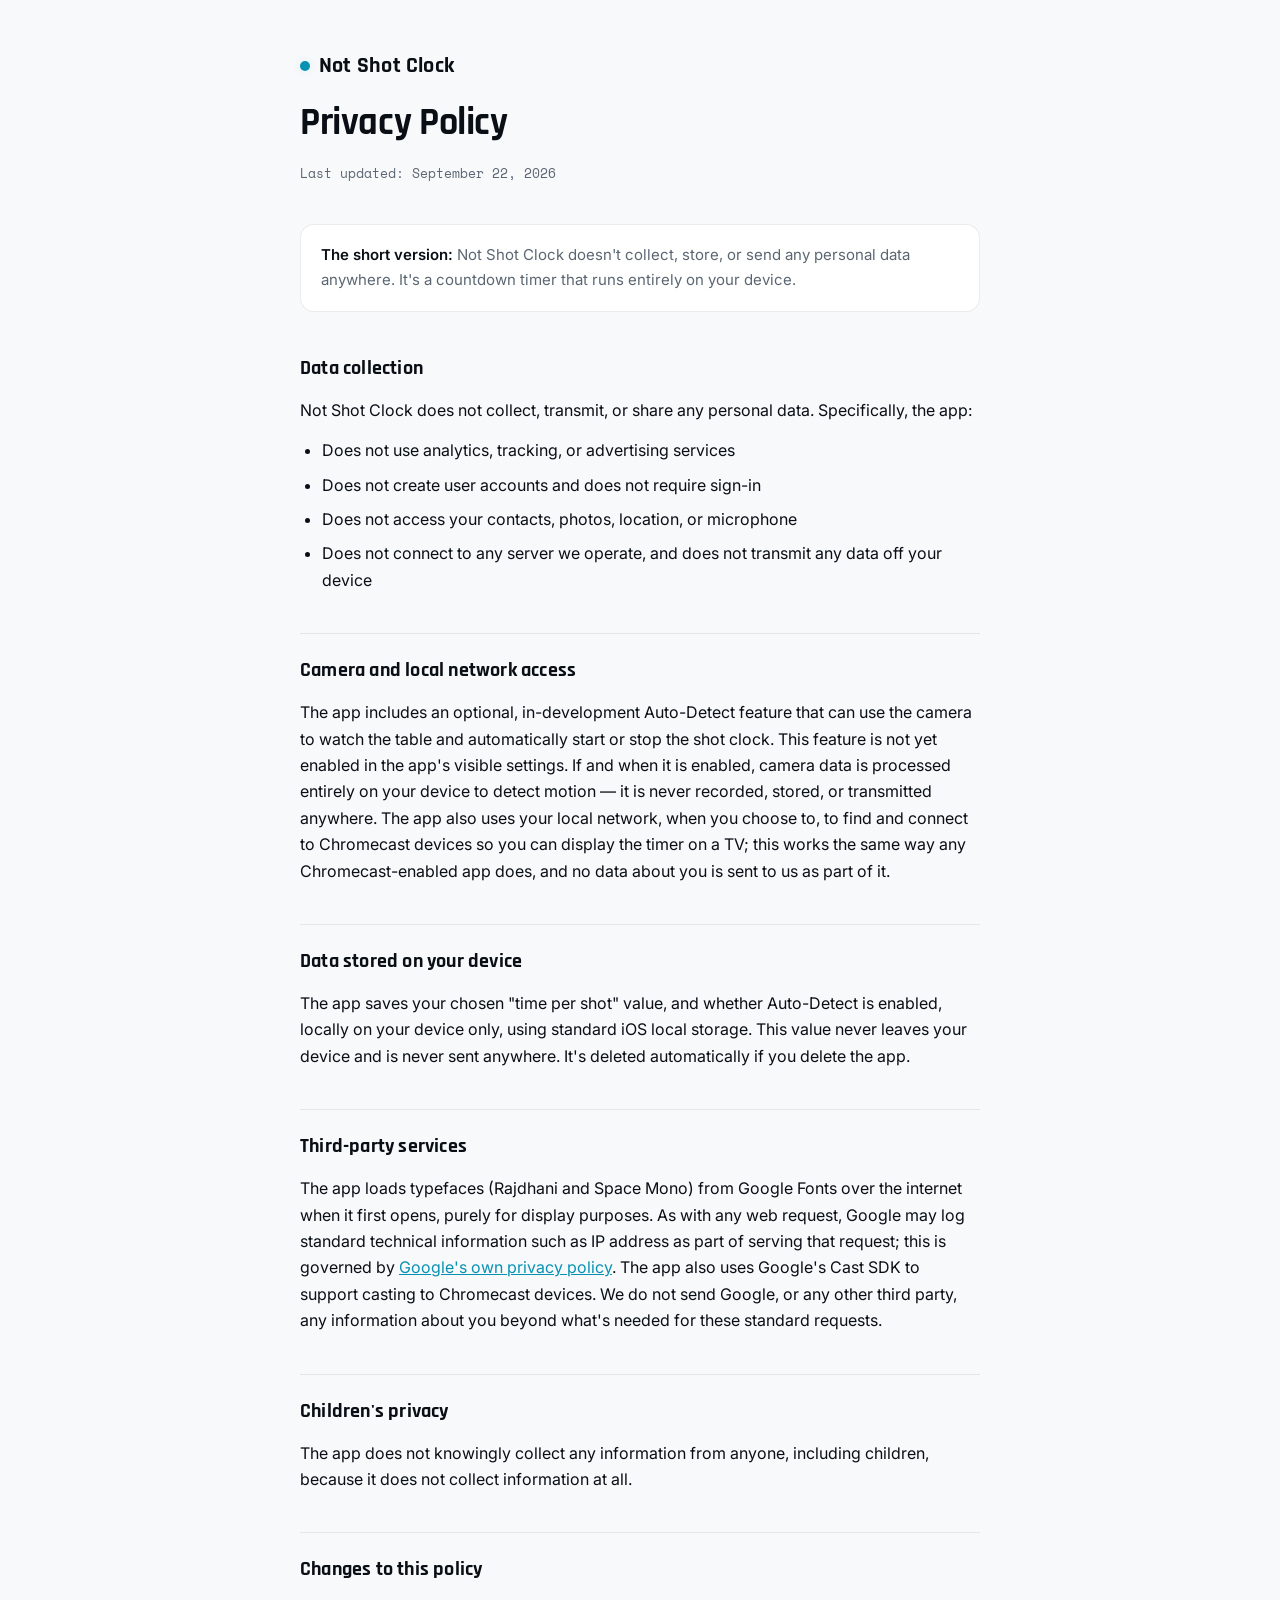
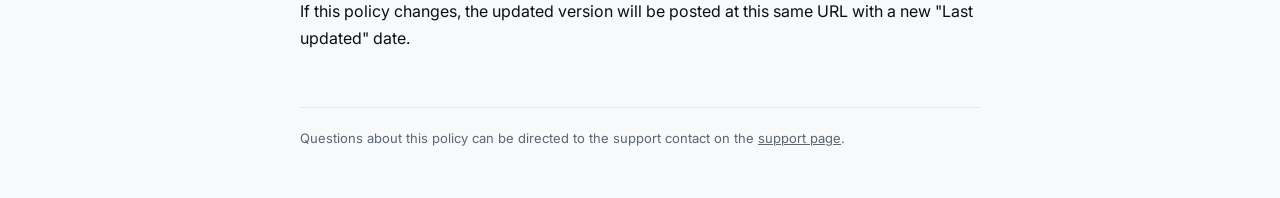
==== privacy.html @ 0ddcc602 "Initial commit: Not Shot Clock marketing site (landing, privacy, support) Co-Authored-By: Claude Son" ====
<!DOCTYPE html>
<html lang="en">
<head>
<meta charset="UTF-8">
<title>Not Shot Clock — Privacy Policy</title>
<meta name="viewport" content="width=device-width, initial-scale=1, viewport-fit=cover">
<link rel="stylesheet" href="https://fonts.googleapis.com/css2?family=Rajdhani:wght@700&family=Inter:wght@400;500;600&family=Space+Mono:wght@400&display=swap">
<link rel="stylesheet" href="/assets/site.css">
</head>
<body>
<div class="page">
  <header class="brand">
    <a href="/" style="display:flex;align-items:center;gap:9px;text-decoration:none;color:inherit;">
      <span class="dot"></span><span class="word">Not Shot Clock</span>
    </a>
  </header>
  <h1>Privacy Policy</h1>
  <p class="updated">Last updated: September 22, 2026</p>

  <div class="callout">
    <p><strong>The short version:</strong> Not Shot Clock doesn't collect, store, or send any personal data anywhere. It's a countdown timer that runs entirely on your device.</p>
  </div>

  <h2>Data collection</h2>
  <p>Not Shot Clock does not collect, transmit, or share any personal data. Specifically, the app:</p>
  <ul>
    <li>Does not use analytics, tracking, or advertising services</li>
    <li>Does not create user accounts and does not require sign-in</li>
    <li>Does not access your contacts, photos, location, or microphone</li>
    <li>Does not connect to any server we operate, and does not transmit any data off your device</li>
  </ul>

  <h2>Camera and local network access</h2>
  <p>The app includes an optional, in-development Auto-Detect feature that can use the camera to watch the table and automatically start or stop the shot clock. This feature is not yet enabled in the app's visible settings. If and when it is enabled, camera data is processed entirely on your device to detect motion — it is never recorded, stored, or transmitted anywhere. The app also uses your local network, when you choose to, to find and connect to Chromecast devices so you can display the timer on a TV; this works the same way any Chromecast-enabled app does, and no data about you is sent to us as part of it.</p>

  <h2>Data stored on your device</h2>
  <p>The app saves your chosen "time per shot" value, and whether Auto-Detect is enabled, locally on your device only, using standard iOS local storage. This value never leaves your device and is never sent anywhere. It's deleted automatically if you delete the app.</p>

  <h2>Third-party services</h2>
  <p>The app loads typefaces (Rajdhani and Space Mono) from Google Fonts over the internet when it first opens, purely for display purposes. As with any web request, Google may log standard technical information such as IP address as part of serving that request; this is governed by <a href="https://policies.google.com/privacy" target="_blank" rel="noopener">Google's own privacy policy</a>. The app also uses Google's Cast SDK to support casting to Chromecast devices. We do not send Google, or any other third party, any information about you beyond what's needed for these standard requests.</p>

  <h2>Children's privacy</h2>
  <p>The app does not knowingly collect any information from anyone, including children, because it does not collect information at all.</p>

  <h2>Changes to this policy</h2>
  <p>If this policy changes, the updated version will be posted at this same URL with a new "Last updated" date.</p>

  <footer class="page-footer">
    Questions about this policy can be directed to the support contact on the <a href="/support">support page</a>.
  </footer>
</div>
</body>
</html>
---- assets/site.css ----
:root {
  --bg: #F7F9FB;
  --surface: #FFFFFF;
  --border: rgba(10, 15, 22, 0.08);
  --text: #0A0F16;
  --muted: #5B6672;
  --accent: #0891B2;
  --accent-soft: rgba(8, 145, 178, 0.10);
}

@media (prefers-color-scheme: dark) {
  :root:not([data-theme="light"]) {
    --bg: #0A0F16;
    --surface: #131B24;
    --border: rgba(255, 255, 255, 0.07);
    --text: #EAF2F5;
    --muted: #9BA8B4;
    --accent: #22D3EE;
    --accent-soft: rgba(34, 211, 238, 0.12);
  }
}

:root[data-theme="dark"] {
  --bg: #0A0F16;
  --surface: #131B24;
  --border: rgba(255, 255, 255, 0.07);
  --text: #EAF2F5;
  --muted: #9BA8B4;
  --accent: #22D3EE;
  --accent-soft: rgba(34, 211, 238, 0.12);
}

* { box-sizing: border-box; }

html, body { margin: 0; }

body {
  background: var(--bg);
  color: var(--text);
  font-family: 'Inter', system-ui, -apple-system, sans-serif;
  line-height: 1.65;
  padding-inline: 20px;
  padding-block: 48px;
}

.page { max-width: 680px; margin: 0 auto; }

header.brand {
  display: flex;
  align-items: center;
  gap: 9px;
  margin-bottom: 8px;
  text-decoration: none;
  color: inherit;
}

header.brand .dot {
  width: 10px;
  height: 10px;
  border-radius: 50%;
  background: var(--accent);
  box-shadow: 0 0 10px var(--accent-soft);
  flex-shrink: 0;
}

header.brand .word {
  font-family: 'Rajdhani', 'Inter', sans-serif;
  font-weight: 700;
  font-size: 22px;
  letter-spacing: 0.01em;
}

h1 {
  font-family: 'Rajdhani', 'Inter', sans-serif;
  font-weight: 700;
  font-size: clamp(28px, 5vw, 38px);
  letter-spacing: -0.01em;
  margin: 6px 0 8px;
  text-wrap: balance;
}

h2 {
  font-family: 'Rajdhani', 'Inter', sans-serif;
  font-weight: 700;
  font-size: 20px;
  letter-spacing: 0.01em;
  margin: 40px 0 12px;
  padding-top: 20px;
  border-top: 1px solid var(--border);
}

h2:first-of-type { margin-top: 0; padding-top: 0; border-top: none; }

.lede { color: var(--muted); font-size: 16px; margin: 0 0 36px; }
.updated { font-family: 'Space Mono', ui-monospace, monospace; font-size: 13px; color: var(--muted); margin: 0 0 40px; }

p, li { font-size: 16px; color: var(--text); }
p { margin: 0 0 14px; }
ul { margin: 0 0 14px; padding-left: 22px; }
li { margin-bottom: 8px; }
li:last-child { margin-bottom: 0; }
strong { font-weight: 600; }
a { color: var(--accent); }

.callout {
  background: var(--surface);
  border: 1px solid var(--border);
  border-radius: 14px;
  padding: 18px 20px;
  margin: 0 0 40px;
}
.callout p { margin: 0; color: var(--muted); font-size: 15px; }
.callout strong { color: var(--text); }

.contact-card {
  background: var(--surface);
  border: 1px solid var(--border);
  border-radius: 16px;
  padding: 22px 24px;
  margin: 0 0 40px;
  display: flex;
  align-items: center;
  justify-content: space-between;
  gap: 16px;
  flex-wrap: wrap;
}
.contact-card .label {
  font-size: 12px;
  font-weight: 600;
  text-transform: uppercase;
  letter-spacing: 0.08em;
  color: var(--muted);
  margin-bottom: 6px;
}
.contact-card a.email {
  font-family: 'Space Mono', ui-monospace, monospace;
  font-size: 18px;
  font-weight: 700;
  color: var(--accent);
  text-decoration: none;
}
.contact-card a.email:hover { text-decoration: underline; }
.btn {
  background: var(--accent);
  color: var(--bg);
  font-family: 'Rajdhani', sans-serif;
  font-weight: 700;
  font-size: 15px;
  letter-spacing: 0.04em;
  padding: 12px 20px;
  border-radius: 10px;
  text-decoration: none;
  white-space: nowrap;
  display: inline-block;
}

.faq { display: flex; flex-direction: column; gap: 10px; margin-bottom: 40px; }
details {
  background: var(--surface);
  border: 1px solid var(--border);
  border-radius: 12px;
  padding: 16px 18px;
}
summary {
  font-weight: 600;
  cursor: pointer;
  list-style: none;
  display: flex;
  align-items: center;
  justify-content: space-between;
  gap: 12px;
}
summary::-webkit-details-marker { display: none; }
summary::after {
  content: "+";
  font-family: 'Rajdhani', sans-serif;
  font-size: 20px;
  color: var(--accent);
  flex-shrink: 0;
  transition: transform 0.15s ease;
}
details[open] summary::after { transform: rotate(45deg); }
details p { margin: 12px 0 0; color: var(--muted); font-size: 15px; }
details p a { color: var(--accent); }

.app-tiles {
  display: flex;
  flex-direction: column;
  gap: 14px;
  margin-bottom: 20px;
}
.app-tile {
  background: var(--surface);
  border: 1px solid var(--border);
  border-radius: 16px;
  padding: 22px 24px;
  text-decoration: none;
  color: inherit;
  display: block;
}
.app-tile h3 {
  font-family: 'Rajdhani', 'Inter', sans-serif;
  font-weight: 700;
  font-size: 20px;
  margin: 0 0 6px;
}
.app-tile p { margin: 0; color: var(--muted); font-size: 15px; }
.app-tile.soon { opacity: 0.55; }
.app-tile.soon h3::after {
  content: "Coming soon";
  font-size: 11px;
  font-weight: 700;
  text-transform: uppercase;
  letter-spacing: 0.06em;
  color: var(--muted);
  margin-left: 10px;
  vertical-align: middle;
}

footer.page-footer {
  margin-top: 56px;
  padding-top: 20px;
  border-top: 1px solid var(--border);
  font-size: 13px;
  color: var(--muted);
}
footer.page-footer a { color: var(--muted); }
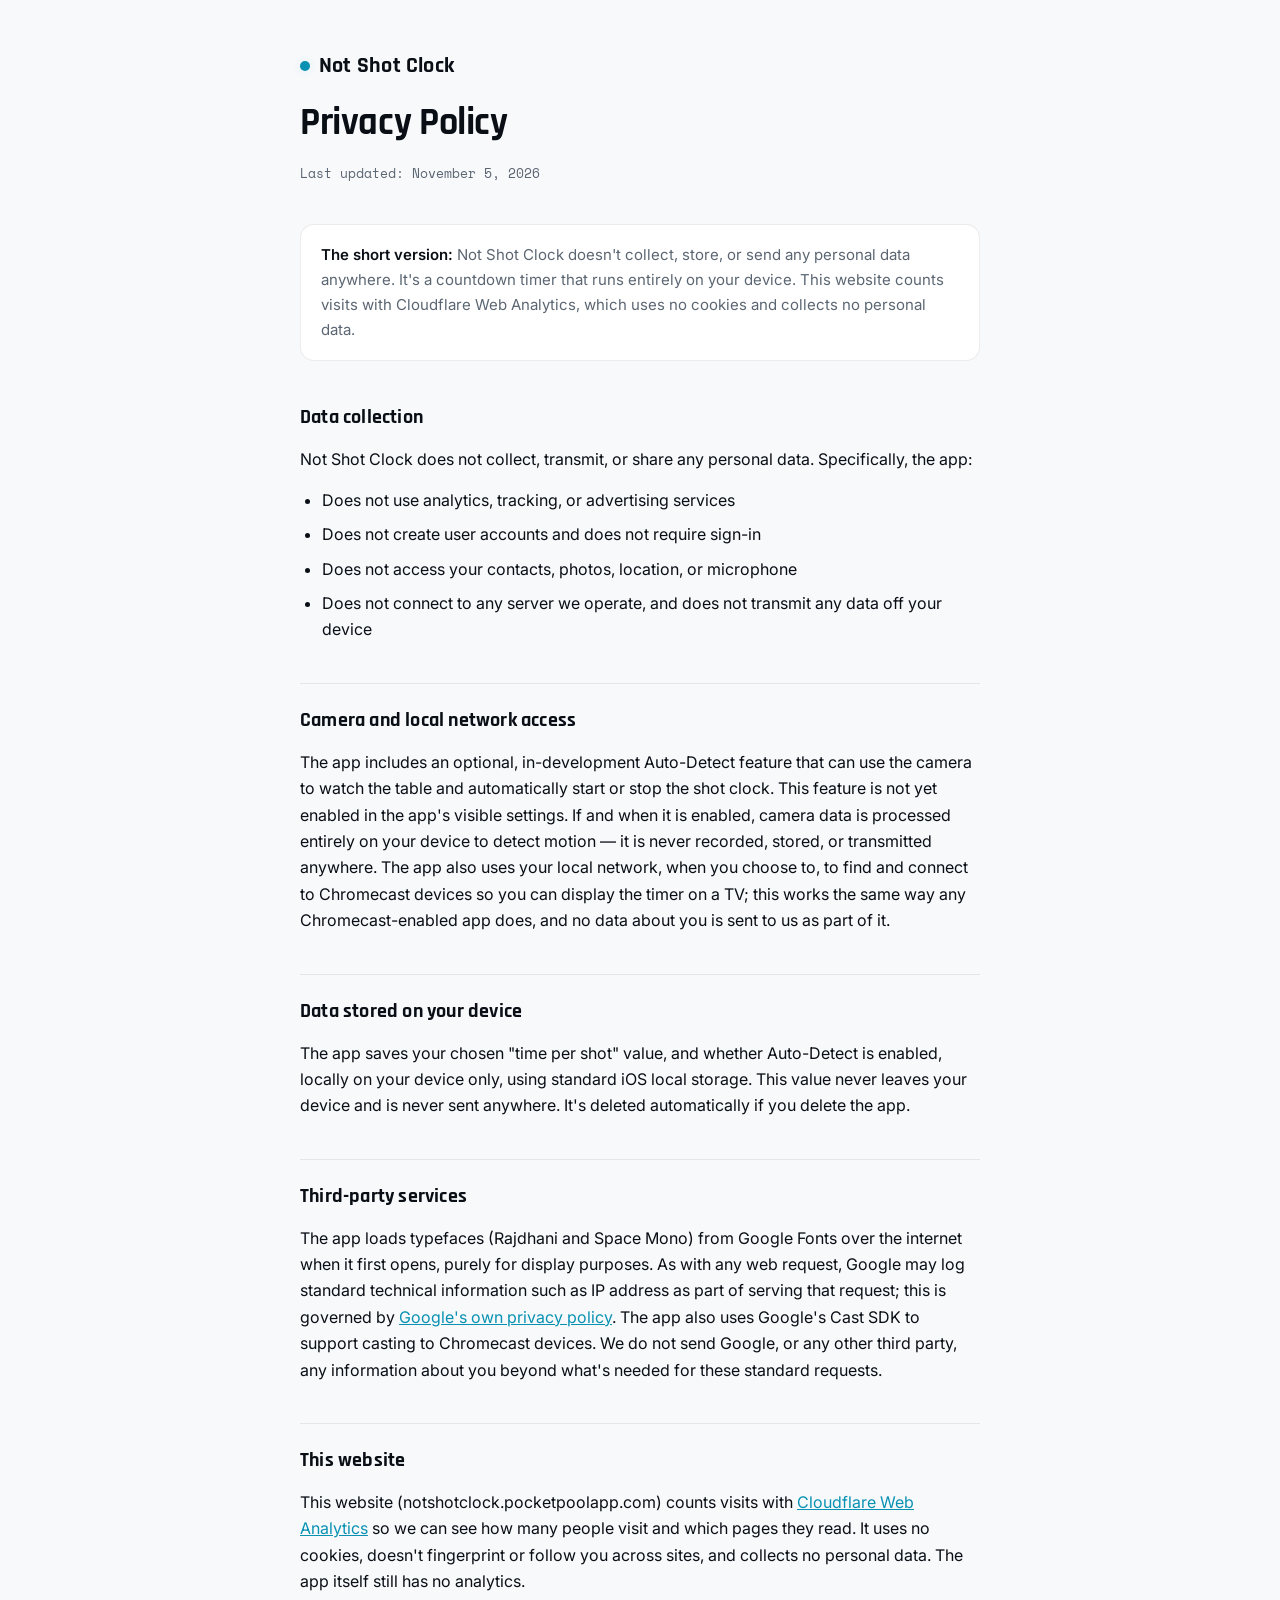
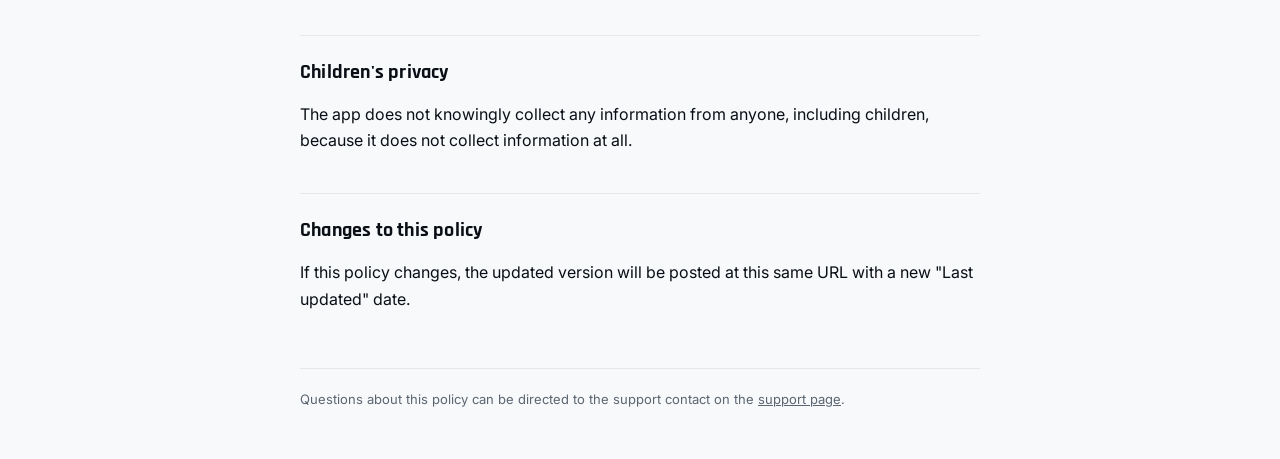
==== commit 8cd3b0e2: "Add Cloudflare Web Analytics to the website Counts visits to notshotclock.pocketpoolapp.com (same to" ====
--- a/privacy.html
+++ b/privacy.html
@@ -15,10 +15,10 @@
     </a>
   </header>
   <h1>Privacy Policy</h1>
-  <p class="updated">Last updated: September 22, 2026</p>
+  <p class="updated">Last updated: November 5, 2026</p>
 
   <div class="callout">
-    <p><strong>The short version:</strong> Not Shot Clock doesn't collect, store, or send any personal data anywhere. It's a countdown timer that runs entirely on your device.</p>
+    <p><strong>The short version:</strong> Not Shot Clock doesn't collect, store, or send any personal data anywhere. It's a countdown timer that runs entirely on your device. This website counts visits with Cloudflare Web Analytics, which uses no cookies and collects no personal data.</p>
   </div>
 
   <h2>Data collection</h2>
@@ -39,6 +39,9 @@
   <h2>Third-party services</h2>
   <p>The app loads typefaces (Rajdhani and Space Mono) from Google Fonts over the internet when it first opens, purely for display purposes. As with any web request, Google may log standard technical information such as IP address as part of serving that request; this is governed by <a href="https://policies.google.com/privacy" target="_blank" rel="noopener">Google's own privacy policy</a>. The app also uses Google's Cast SDK to support casting to Chromecast devices. We do not send Google, or any other third party, any information about you beyond what's needed for these standard requests.</p>
 
+  <h2>This website</h2>
+  <p>This website (notshotclock.pocketpoolapp.com) counts visits with <a href="https://www.cloudflare.com/web-analytics/" target="_blank" rel="noopener">Cloudflare Web Analytics</a> so we can see how many people visit and which pages they read. It uses no cookies, doesn't fingerprint or follow you across sites, and collects no personal data. The app itself still has no analytics.</p>
+
   <h2>Children's privacy</h2>
   <p>The app does not knowingly collect any information from anyone, including children, because it does not collect information at all.</p>
 
@@ -49,5 +52,6 @@
     Questions about this policy can be directed to the support contact on the <a href="/support">support page</a>.
   </footer>
 </div>
+<!-- Cloudflare Web Analytics: no cookies, no personal data (see privacy.html). --><script type='module' src='https://static.cloudflareinsights.com/beacon.min.js' data-cf-beacon='{"token": "66d4319e4a10494c87d75a92358eb5a8"}'></script><!-- End Cloudflare Web Analytics -->
 </body>
 </html>
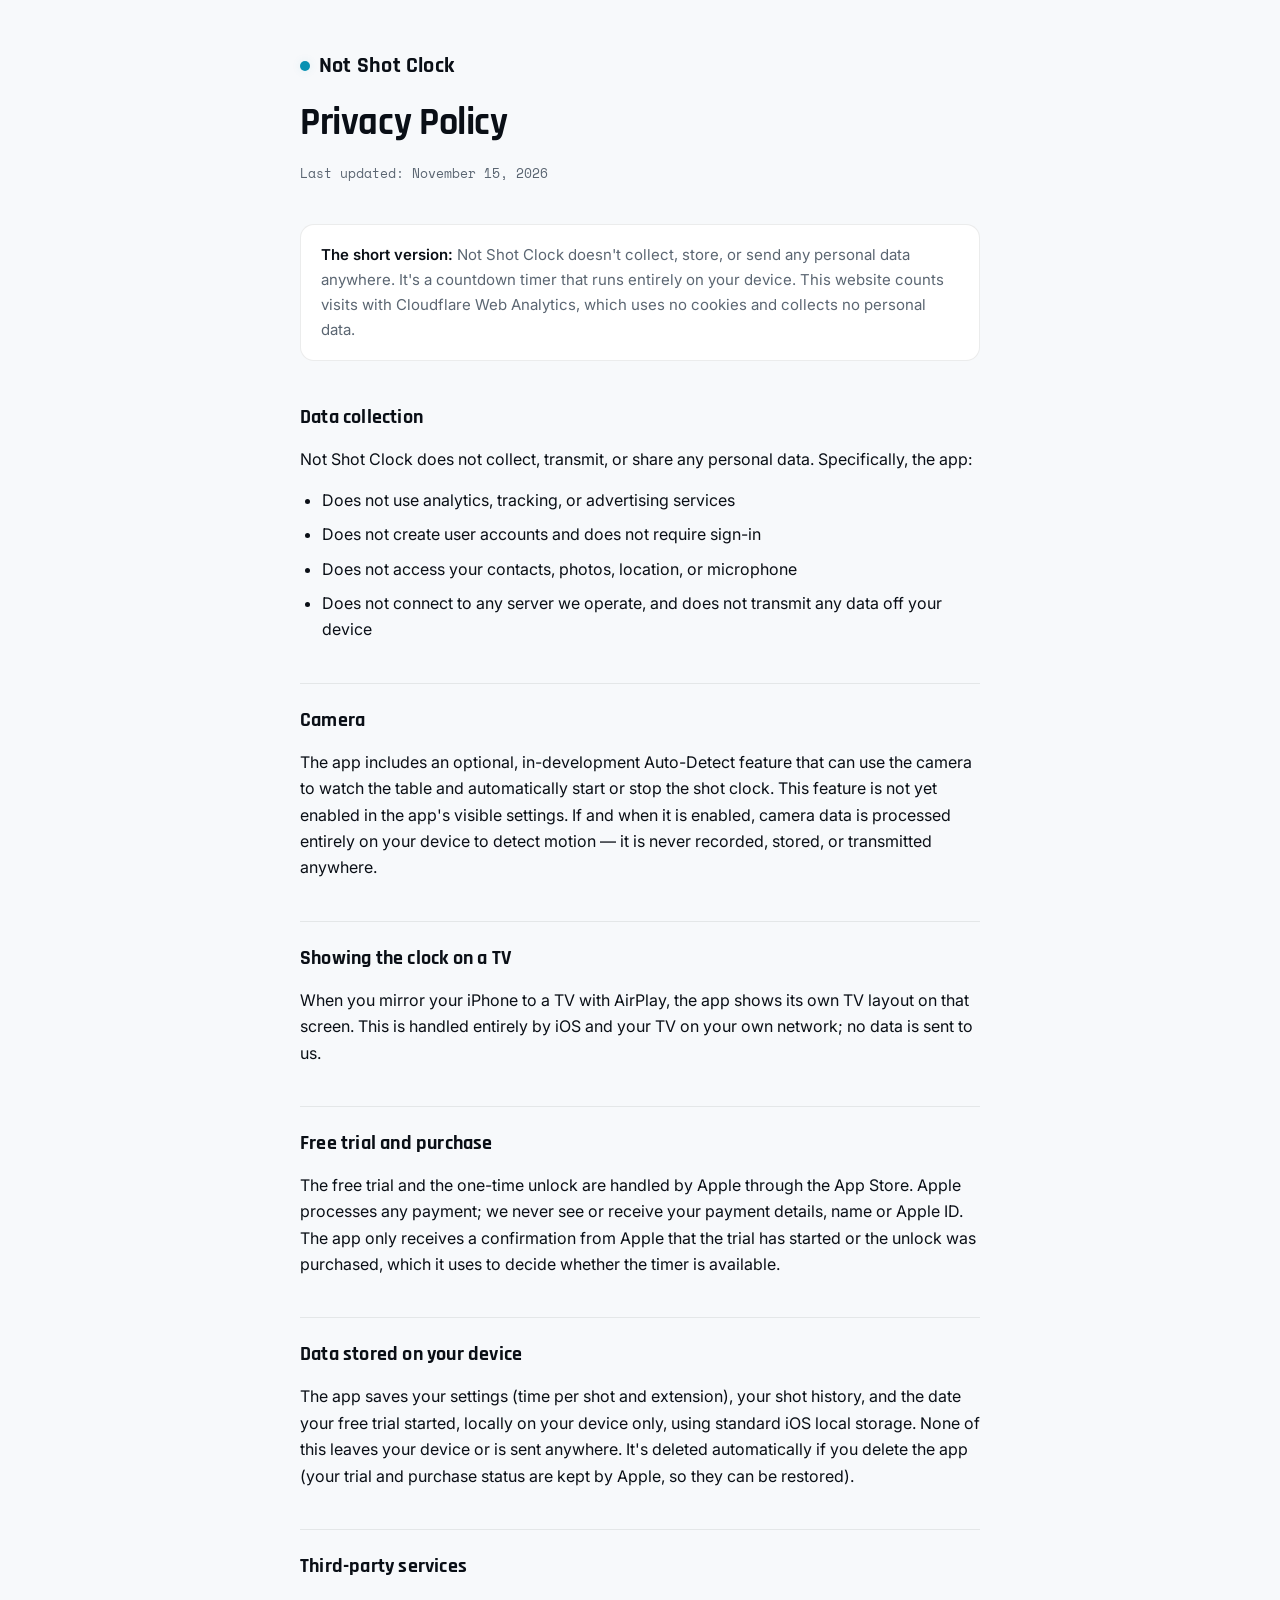
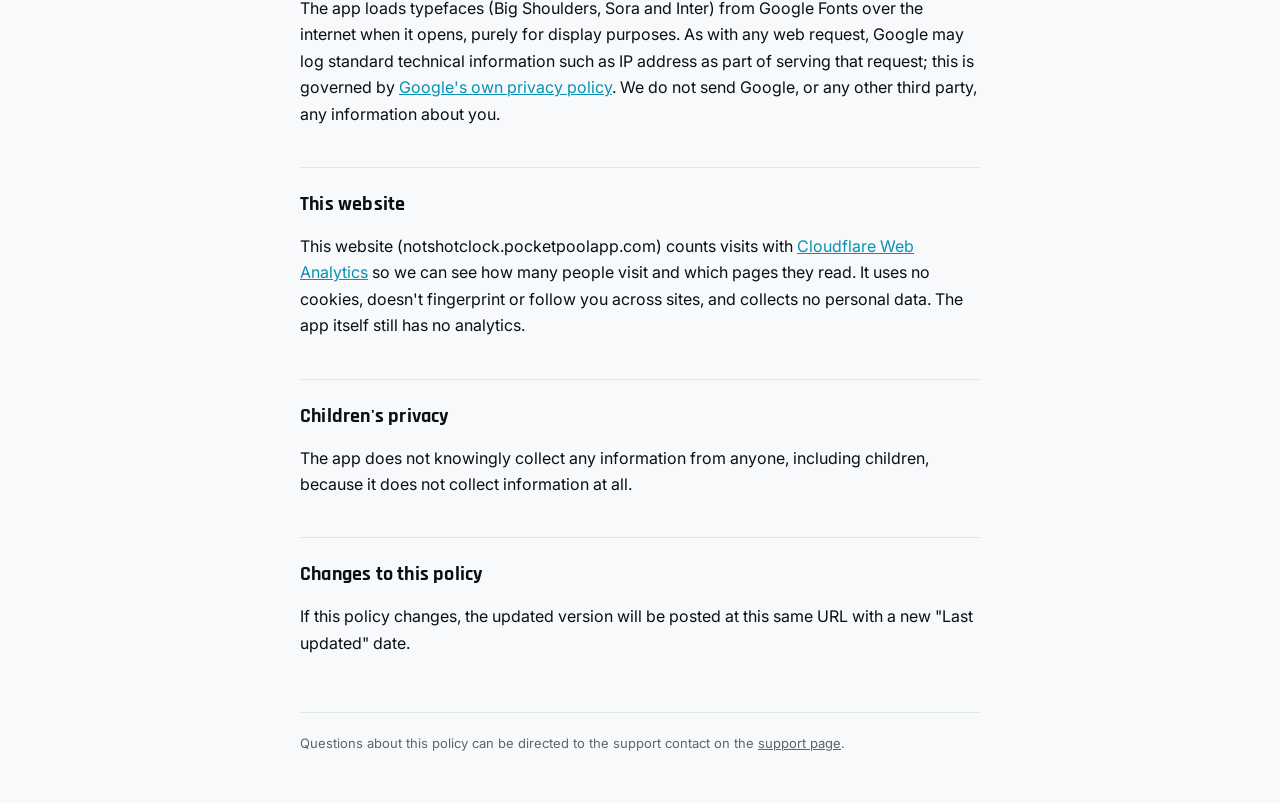
==== commit b8e18837: "New homepage with current app screens; AirPlay replaces Chromecast - Homepage rebuilt from the appro" ====
--- a/privacy.html
+++ b/privacy.html
@@ -15,7 +15,7 @@
     </a>
   </header>
   <h1>Privacy Policy</h1>
-  <p class="updated">Last updated: November 5, 2026</p>
+  <p class="updated">Last updated: November 15, 2026</p>
 
   <div class="callout">
     <p><strong>The short version:</strong> Not Shot Clock doesn't collect, store, or send any personal data anywhere. It's a countdown timer that runs entirely on your device. This website counts visits with Cloudflare Web Analytics, which uses no cookies and collects no personal data.</p>
@@ -30,14 +30,20 @@
     <li>Does not connect to any server we operate, and does not transmit any data off your device</li>
   </ul>
 
-  <h2>Camera and local network access</h2>
-  <p>The app includes an optional, in-development Auto-Detect feature that can use the camera to watch the table and automatically start or stop the shot clock. This feature is not yet enabled in the app's visible settings. If and when it is enabled, camera data is processed entirely on your device to detect motion — it is never recorded, stored, or transmitted anywhere. The app also uses your local network, when you choose to, to find and connect to Chromecast devices so you can display the timer on a TV; this works the same way any Chromecast-enabled app does, and no data about you is sent to us as part of it.</p>
+  <h2>Camera</h2>
+  <p>The app includes an optional, in-development Auto-Detect feature that can use the camera to watch the table and automatically start or stop the shot clock. This feature is not yet enabled in the app's visible settings. If and when it is enabled, camera data is processed entirely on your device to detect motion — it is never recorded, stored, or transmitted anywhere.</p>
+
+  <h2>Showing the clock on a TV</h2>
+  <p>When you mirror your iPhone to a TV with AirPlay, the app shows its own TV layout on that screen. This is handled entirely by iOS and your TV on your own network; no data is sent to us.</p>
+
+  <h2>Free trial and purchase</h2>
+  <p>The free trial and the one-time unlock are handled by Apple through the App Store. Apple processes any payment; we never see or receive your payment details, name or Apple ID. The app only receives a confirmation from Apple that the trial has started or the unlock was purchased, which it uses to decide whether the timer is available.</p>
 
   <h2>Data stored on your device</h2>
-  <p>The app saves your chosen "time per shot" value, and whether Auto-Detect is enabled, locally on your device only, using standard iOS local storage. This value never leaves your device and is never sent anywhere. It's deleted automatically if you delete the app.</p>
+  <p>The app saves your settings (time per shot and extension), your shot history, and the date your free trial started, locally on your device only, using standard iOS local storage. None of this leaves your device or is sent anywhere. It's deleted automatically if you delete the app (your trial and purchase status are kept by Apple, so they can be restored).</p>
 
   <h2>Third-party services</h2>
-  <p>The app loads typefaces (Rajdhani and Space Mono) from Google Fonts over the internet when it first opens, purely for display purposes. As with any web request, Google may log standard technical information such as IP address as part of serving that request; this is governed by <a href="https://policies.google.com/privacy" target="_blank" rel="noopener">Google's own privacy policy</a>. The app also uses Google's Cast SDK to support casting to Chromecast devices. We do not send Google, or any other third party, any information about you beyond what's needed for these standard requests.</p>
+  <p>The app loads typefaces (Big Shoulders, Sora and Inter) from Google Fonts over the internet when it opens, purely for display purposes. As with any web request, Google may log standard technical information such as IP address as part of serving that request; this is governed by <a href="https://policies.google.com/privacy" target="_blank" rel="noopener">Google's own privacy policy</a>. We do not send Google, or any other third party, any information about you.</p>
 
   <h2>This website</h2>
   <p>This website (notshotclock.pocketpoolapp.com) counts visits with <a href="https://www.cloudflare.com/web-analytics/" target="_blank" rel="noopener">Cloudflare Web Analytics</a> so we can see how many people visit and which pages they read. It uses no cookies, doesn't fingerprint or follow you across sites, and collects no personal data. The app itself still has no analytics.</p>
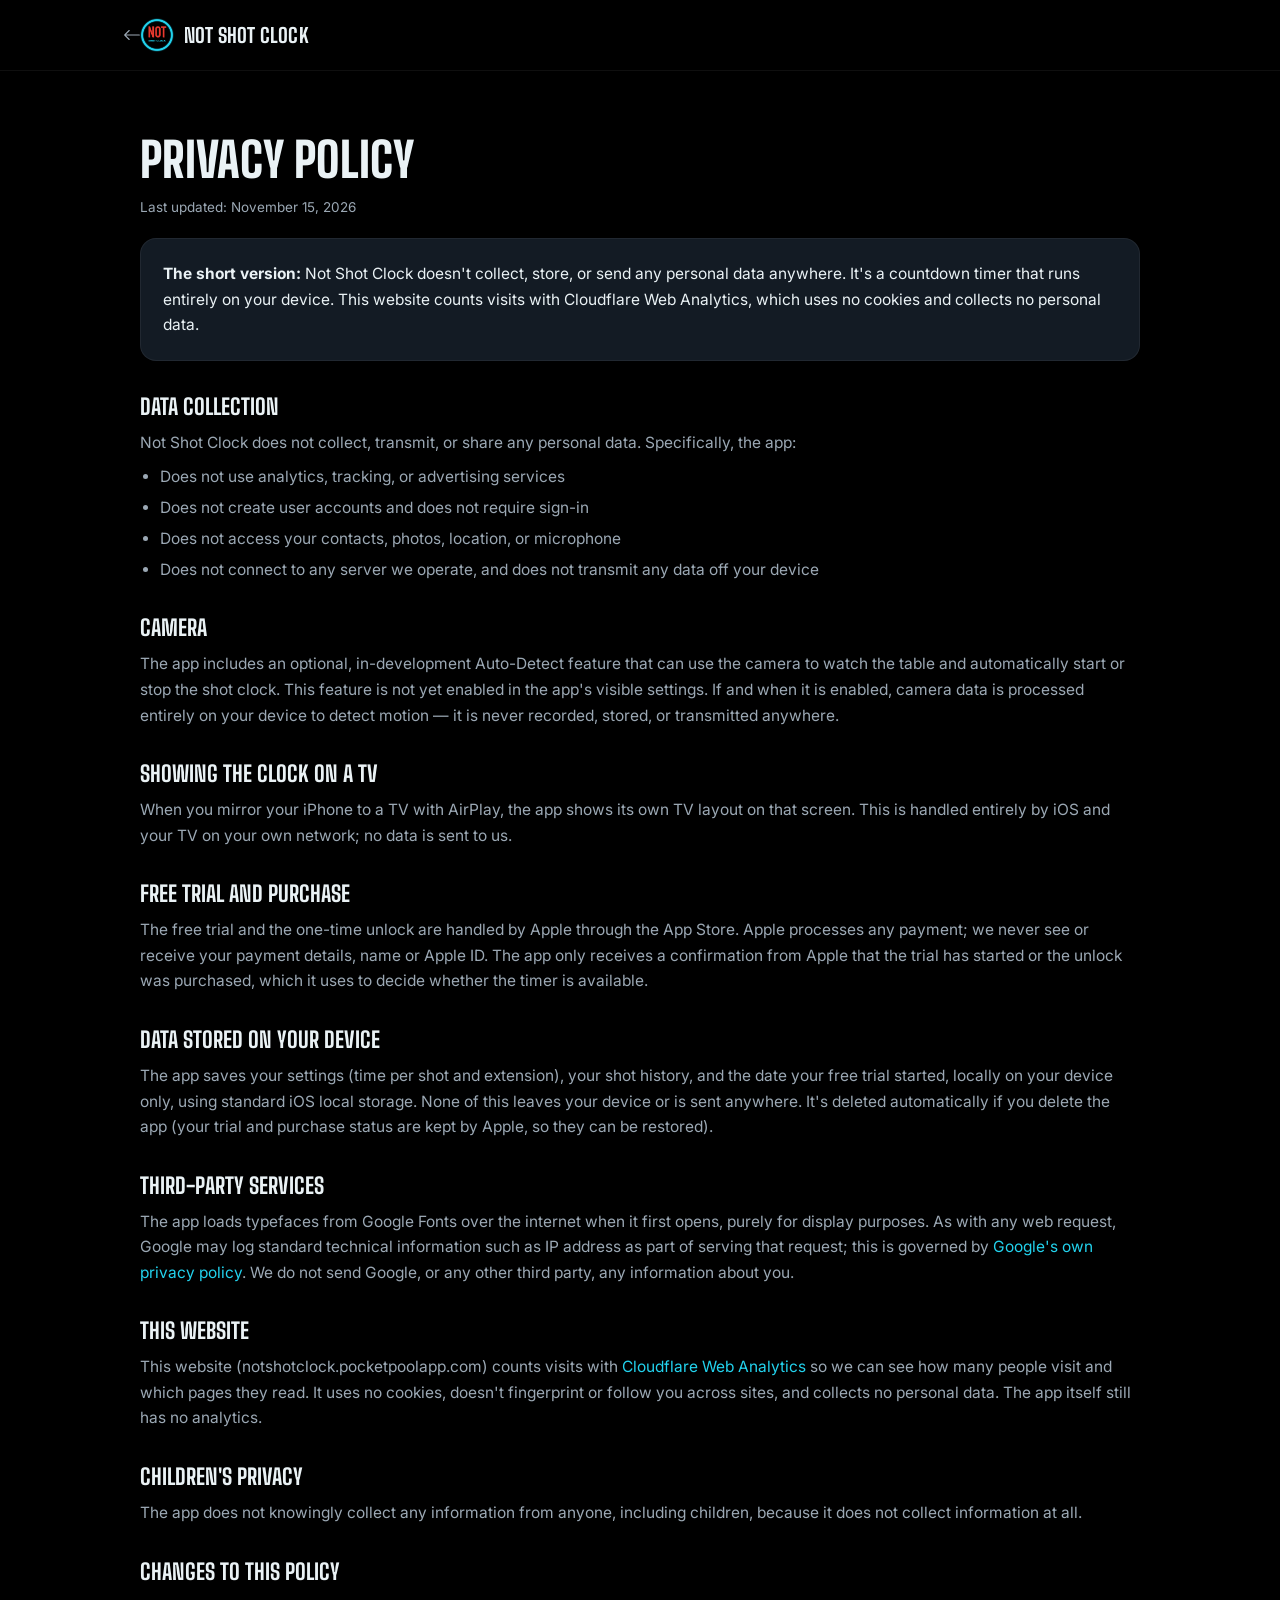
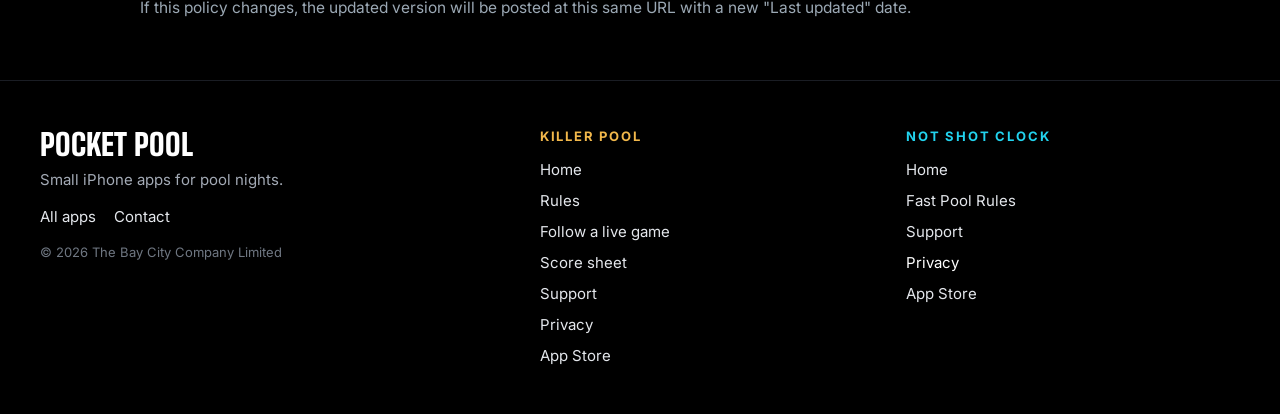
==== commit 52742661: "Restore Fast Pool Rules page and shared Pocket Pool footer The live site had been deployed from Pock" ====
--- a/privacy.html
+++ b/privacy.html
@@ -1,63 +1,133 @@
-<!DOCTYPE html>
+<!doctype html>
 <html lang="en">
 <head>
-<meta charset="UTF-8">
+<meta charset="utf-8">
+<meta name="viewport" content="width=device-width, initial-scale=1">
 <title>Not Shot Clock — Privacy Policy</title>
-<meta name="viewport" content="width=device-width, initial-scale=1, viewport-fit=cover">
-<link rel="stylesheet" href="https://fonts.googleapis.com/css2?family=Rajdhani:wght@700&family=Inter:wght@400;500;600&family=Space+Mono:wght@400&display=swap">
-<link rel="stylesheet" href="/assets/site.css">
+<meta name="description" content="Not Shot Clock's privacy policy: the app collects no personal data and runs entirely on your device.">
+<link rel="icon" href="./assets/logo.png">
+<link rel="apple-touch-icon" href="./assets/logo.png">
+<link rel="stylesheet" href="https://fonts.googleapis.com/css2?family=Big+Shoulders:wght@600;700;800;900&family=Inter:wght@400;500;600;700&display=swap">
+<link rel="stylesheet" href="/assets/sitefoot.css">
+<style>
+  body{margin:0}
+  a{color:#22D3EE;text-decoration:none}
+  a:hover{color:#67e3f5}
+</style>
 </head>
 <body>
-<div class="page">
-  <header class="brand">
-    <a href="/" style="display:flex;align-items:center;gap:9px;text-decoration:none;color:inherit;">
-      <span class="dot"></span><span class="word">Not Shot Clock</span>
-    </a>
-  </header>
-  <h1>Privacy Policy</h1>
-  <p class="updated">Last updated: November 15, 2026</p>
 
-  <div class="callout">
-    <p><strong>The short version:</strong> Not Shot Clock doesn't collect, store, or send any personal data anywhere. It's a countdown timer that runs entirely on your device. This website counts visits with Cloudflare Web Analytics, which uses no cookies and collects no personal data.</p>
+<div style="width:100%; min-height:100vh; background:#000000; color:#EAF2F5; font-family:'Inter',system-ui,sans-serif; display:flex; flex-direction:column; align-items:stretch; box-sizing:border-box;">
+
+  <!-- NAV -->
+  <div style="width:100%; padding-block:18px; border-bottom:1px solid rgba(255,255,255,0.06); box-sizing:border-box;">
+    <div style="max-width:1040px; margin:0 auto; padding-inline:20px; width:100%; box-sizing:border-box; display:flex; align-items:center; justify-content:space-between; gap:16px; flex-wrap:wrap; position:relative;">
+      <a href="/" aria-label="Back to Not Shot Clock home" style="position:absolute; left:env(safe-area-inset-left,0px); top:50%; transform:translateY(-50%); display:flex; align-items:center; justify-content:center; width:24px; height:34px; color:#9BA8B4; text-decoration:none;">
+        <svg width="18" height="18" viewBox="0 0 16 16" fill="currentColor" aria-hidden="true"><path fill-rule="evenodd" d="M15 8a.5.5 0 0 0-.5-.5H2.707l3.147-3.146a.5.5 0 1 0-.708-.708l-4 4a.5.5 0 0 0 0 .708l4 4a.5.5 0 0 0 .708-.708L2.707 8.5H14.5A.5.5 0 0 0 15 8"/></svg>
+      </a>
+      <a href="/" style="display:flex; align-items:center; gap:10px; text-decoration:none; color:inherit;">
+        <img src="./assets/logo.png" alt="Not Shot Clock" style="width:34px; height:34px; border-radius:22%; display:block;">
+        <span style="font-family:'Big Shoulders',sans-serif; font-weight:700; font-size:20px; letter-spacing:0.01em; text-transform:uppercase;">Not Shot Clock</span>
+      </a>
+    </div>
   </div>
 
-  <h2>Data collection</h2>
-  <p>Not Shot Clock does not collect, transmit, or share any personal data. Specifically, the app:</p>
-  <ul>
-    <li>Does not use analytics, tracking, or advertising services</li>
-    <li>Does not create user accounts and does not require sign-in</li>
-    <li>Does not access your contacts, photos, location, or microphone</li>
-    <li>Does not connect to any server we operate, and does not transmit any data off your device</li>
-  </ul>
+  <!-- BODY -->
+  <div style="width:100%; padding-block:60px; box-sizing:border-box; flex:1;">
+    <div style="max-width:1040px; margin:0 auto; padding-inline:20px; width:100%; box-sizing:border-box; display:flex; flex-direction:column; gap:22px;">
+      <div>
+        <h1 style="margin:0 0 8px; font-family:'Big Shoulders',sans-serif; font-weight:800; font-size:clamp(32px,5vw,48px); text-transform:uppercase;">Privacy Policy</h1>
+        <span style="font-family:'Inter',sans-serif; font-size:13.5px; color:#9BA8B4;">Last updated: November 15, 2026</span>
+      </div>
 
-  <h2>Camera</h2>
-  <p>The app includes an optional, in-development Auto-Detect feature that can use the camera to watch the table and automatically start or stop the shot clock. This feature is not yet enabled in the app's visible settings. If and when it is enabled, camera data is processed entirely on your device to detect motion — it is never recorded, stored, or transmitted anywhere.</p>
+      <div style="background:#131B24; border:1px solid rgba(255,255,255,0.06); border-radius:16px; padding:22px; font-family:'Inter',sans-serif; font-size:15.5px; line-height:1.65; color:#EAF2F5;">
+        <strong>The short version:</strong> Not Shot Clock doesn't collect, store, or send any personal data anywhere. It's a countdown timer that runs entirely on your device. This website counts visits with Cloudflare Web Analytics, which uses no cookies and collects no personal data.
+      </div>
 
-  <h2>Showing the clock on a TV</h2>
-  <p>When you mirror your iPhone to a TV with AirPlay, the app shows its own TV layout on that screen. This is handled entirely by iOS and your TV on your own network; no data is sent to us.</p>
+      <section style="display:flex; flex-direction:column; gap:10px;">
+        <h2 style="margin:10px 0 0; font-family:'Big Shoulders',sans-serif; font-weight:700; font-size:22px; text-transform:uppercase;">Data collection</h2>
+        <p style="margin:0; font-family:'Inter',sans-serif; font-size:15.5px; line-height:1.65; color:#9BA8B4;">Not Shot Clock does not collect, transmit, or share any personal data. Specifically, the app:</p>
+        <ul style="margin:0; padding-left:20px; display:flex; flex-direction:column; gap:6px; font-family:'Inter',sans-serif; font-size:15.5px; line-height:1.6; color:#9BA8B4;">
+          <li>Does not use analytics, tracking, or advertising services</li>
+          <li>Does not create user accounts and does not require sign-in</li>
+          <li>Does not access your contacts, photos, location, or microphone</li>
+          <li>Does not connect to any server we operate, and does not transmit any data off your device</li>
+        </ul>
+      </section>
 
-  <h2>Free trial and purchase</h2>
-  <p>The free trial and the one-time unlock are handled by Apple through the App Store. Apple processes any payment; we never see or receive your payment details, name or Apple ID. The app only receives a confirmation from Apple that the trial has started or the unlock was purchased, which it uses to decide whether the timer is available.</p>
+      <section style="display:flex; flex-direction:column; gap:10px;">
+        <h2 style="margin:10px 0 0; font-family:'Big Shoulders',sans-serif; font-weight:700; font-size:22px; text-transform:uppercase;">Camera</h2>
+        <p style="margin:0; font-family:'Inter',sans-serif; font-size:15.5px; line-height:1.65; color:#9BA8B4;">The app includes an optional, in-development Auto-Detect feature that can use the camera to watch the table and automatically start or stop the shot clock. This feature is not yet enabled in the app's visible settings. If and when it is enabled, camera data is processed entirely on your device to detect motion — it is never recorded, stored, or transmitted anywhere.</p>
+      </section>
 
-  <h2>Data stored on your device</h2>
-  <p>The app saves your settings (time per shot and extension), your shot history, and the date your free trial started, locally on your device only, using standard iOS local storage. None of this leaves your device or is sent anywhere. It's deleted automatically if you delete the app (your trial and purchase status are kept by Apple, so they can be restored).</p>
+      <section style="display:flex; flex-direction:column; gap:10px;">
+        <h2 style="margin:10px 0 0; font-family:'Big Shoulders',sans-serif; font-weight:700; font-size:22px; text-transform:uppercase;">Showing the clock on a TV</h2>
+        <p style="margin:0; font-family:'Inter',sans-serif; font-size:15.5px; line-height:1.65; color:#9BA8B4;">When you mirror your iPhone to a TV with AirPlay, the app shows its own TV layout on that screen. This is handled entirely by iOS and your TV on your own network; no data is sent to us.</p>
+      </section>
 
-  <h2>Third-party services</h2>
-  <p>The app loads typefaces (Big Shoulders, Sora and Inter) from Google Fonts over the internet when it opens, purely for display purposes. As with any web request, Google may log standard technical information such as IP address as part of serving that request; this is governed by <a href="https://policies.google.com/privacy" target="_blank" rel="noopener">Google's own privacy policy</a>. We do not send Google, or any other third party, any information about you.</p>
+      <section style="display:flex; flex-direction:column; gap:10px;">
+        <h2 style="margin:10px 0 0; font-family:'Big Shoulders',sans-serif; font-weight:700; font-size:22px; text-transform:uppercase;">Free trial and purchase</h2>
+        <p style="margin:0; font-family:'Inter',sans-serif; font-size:15.5px; line-height:1.65; color:#9BA8B4;">The free trial and the one-time unlock are handled by Apple through the App Store. Apple processes any payment; we never see or receive your payment details, name or Apple ID. The app only receives a confirmation from Apple that the trial has started or the unlock was purchased, which it uses to decide whether the timer is available.</p>
+      </section>
 
-  <h2>This website</h2>
-  <p>This website (notshotclock.pocketpoolapp.com) counts visits with <a href="https://www.cloudflare.com/web-analytics/" target="_blank" rel="noopener">Cloudflare Web Analytics</a> so we can see how many people visit and which pages they read. It uses no cookies, doesn't fingerprint or follow you across sites, and collects no personal data. The app itself still has no analytics.</p>
+      <section style="display:flex; flex-direction:column; gap:10px;">
+        <h2 style="margin:10px 0 0; font-family:'Big Shoulders',sans-serif; font-weight:700; font-size:22px; text-transform:uppercase;">Data stored on your device</h2>
+        <p style="margin:0; font-family:'Inter',sans-serif; font-size:15.5px; line-height:1.65; color:#9BA8B4;">The app saves your settings (time per shot and extension), your shot history, and the date your free trial started, locally on your device only, using standard iOS local storage. None of this leaves your device or is sent anywhere. It's deleted automatically if you delete the app (your trial and purchase status are kept by Apple, so they can be restored).</p>
+      </section>
 
-  <h2>Children's privacy</h2>
-  <p>The app does not knowingly collect any information from anyone, including children, because it does not collect information at all.</p>
+      <section style="display:flex; flex-direction:column; gap:10px;">
+        <h2 style="margin:10px 0 0; font-family:'Big Shoulders',sans-serif; font-weight:700; font-size:22px; text-transform:uppercase;">Third-party services</h2>
+        <p style="margin:0; font-family:'Inter',sans-serif; font-size:15.5px; line-height:1.65; color:#9BA8B4;">The app loads typefaces from Google Fonts over the internet when it first opens, purely for display purposes. As with any web request, Google may log standard technical information such as IP address as part of serving that request; this is governed by <a href="https://policies.google.com/privacy" target="_blank" rel="noopener">Google's own privacy policy</a>. We do not send Google, or any other third party, any information about you.</p>
+      </section>
 
-  <h2>Changes to this policy</h2>
-  <p>If this policy changes, the updated version will be posted at this same URL with a new "Last updated" date.</p>
+      <section style="display:flex; flex-direction:column; gap:10px;">
+        <h2 style="margin:10px 0 0; font-family:'Big Shoulders',sans-serif; font-weight:700; font-size:22px; text-transform:uppercase;">This website</h2>
+        <p style="margin:0; font-family:'Inter',sans-serif; font-size:15.5px; line-height:1.65; color:#9BA8B4;">This website (notshotclock.pocketpoolapp.com) counts visits with <a href="https://www.cloudflare.com/web-analytics/" target="_blank" rel="noopener">Cloudflare Web Analytics</a> so we can see how many people visit and which pages they read. It uses no cookies, doesn't fingerprint or follow you across sites, and collects no personal data. The app itself still has no analytics.</p>
+      </section>
 
-  <footer class="page-footer">
-    Questions about this policy can be directed to the support contact on the <a href="/support">support page</a>.
+      <section style="display:flex; flex-direction:column; gap:10px;">
+        <h2 style="margin:10px 0 0; font-family:'Big Shoulders',sans-serif; font-weight:700; font-size:22px; text-transform:uppercase;">Children's privacy</h2>
+        <p style="margin:0; font-family:'Inter',sans-serif; font-size:15.5px; line-height:1.65; color:#9BA8B4;">The app does not knowingly collect any information from anyone, including children, because it does not collect information at all.</p>
+      </section>
+
+      <section style="display:flex; flex-direction:column; gap:10px;">
+        <h2 style="margin:10px 0 0; font-family:'Big Shoulders',sans-serif; font-weight:700; font-size:22px; text-transform:uppercase;">Changes to this policy</h2>
+        <p style="margin:0; font-family:'Inter',sans-serif; font-size:15.5px; line-height:1.65; color:#9BA8B4;">If this policy changes, the updated version will be posted at this same URL with a new "Last updated" date.</p>
+      </section>
+    </div>
+  </div>
+
+  <!-- SITE MAP FOOTER (shared with pocketpoolapp.com and killer.pocketpoolapp.com) -->
+  <footer class="sitefoot">
+    <div class="sitefoot__in">
+      <div class="sitefoot__brand">
+        <a class="sitefoot__home" href="https://pocketpoolapp.com/">Pocket Pool</a>
+        <p>Small iPhone apps for pool nights.</p>
+        <span class="sitefoot__links"><a href="https://pocketpoolapp.com/">All apps</a><a href="mailto:killerpoolapp@gmail.com">Contact</a></span>
+        <p class="sitefoot__legal">© 2026 The Bay City Company Limited</p>
+      </div>
+      <nav class="sitefoot__col" aria-label="Killer Pool">
+        <h2>Killer Pool</h2>
+        <a href="https://killer.pocketpoolapp.com/home">Home</a>
+        <a href="https://killer.pocketpoolapp.com/rules">Rules</a>
+        <a href="https://killer.pocketpoolapp.com/home#live">Follow a live game</a>
+        <a href="https://killer.pocketpoolapp.com/rules#sheet">Score sheet</a>
+        <a href="https://killer.pocketpoolapp.com/support">Support</a>
+        <a href="https://killer.pocketpoolapp.com/privacy">Privacy</a>
+        <a href="https://apps.apple.com/app/apple-store/id6802345932?pt=128809266&amp;ct=nsc-footer&amp;mt=8">App Store</a>
+      </nav>
+      <nav class="sitefoot__col" aria-label="Not Shot Clock">
+        <h2>Not Shot Clock</h2>
+        <a href="/">Home</a>
+        <a href="/rules">Fast Pool Rules</a>
+        <a href="/support">Support</a>
+        <a href="/privacy" aria-current="page">Privacy</a>
+        <a href="https://apps.apple.com/app/apple-store/id6815306099?pt=128809266&amp;ct=nsc-footer&amp;mt=8">App Store</a>
+      </nav>
+    </div>
   </footer>
+
 </div>
-<!-- Cloudflare Web Analytics: no cookies, no personal data (see privacy.html). --><script type='module' src='https://static.cloudflareinsights.com/beacon.min.js' data-cf-beacon='{"token": "66d4319e4a10494c87d75a92358eb5a8"}'></script><!-- End Cloudflare Web Analytics -->
+<!-- Cloudflare Web Analytics: no cookies, no personal data (see /privacy). --><script type='module' src='https://static.cloudflareinsights.com/beacon.min.js' data-cf-beacon='{"token": "66d4319e4a10494c87d75a92358eb5a8"}'></script><!-- End Cloudflare Web Analytics -->
 </body>
 </html>
--- a/assets/sitefoot.css
+++ b/assets/sitefoot.css
@@ -0,0 +1,20 @@
+/* Site map footer shared by pocketpoolapp.com, notshotclock.pocketpoolapp.com
+   and killer.pocketpoolapp.com. Adapted from the Killer Pool site's .sitefoot.
+   Keep this file identical on every site. */
+.sitefoot { display: block; margin: 0; padding: 0; box-shadow: none; clip-path: none; font-size: 15px; background: #000; color: #A3AAB5; border-top: 1px solid #1A1D24; font-family: 'Inter', -apple-system, BlinkMacSystemFont, 'Segoe UI', Roboto, sans-serif; box-sizing: border-box; width: 100%; }
+.sitefoot *, .sitefoot *::before, .sitefoot *::after { box-sizing: border-box; }
+.sitefoot__in { max-width: 1240px; margin: 0 auto; padding: 48px max(20px, env(safe-area-inset-right, 0px)) calc(48px + env(safe-area-inset-bottom, 0px)) max(20px, env(safe-area-inset-left, 0px)); display: grid; grid-template-columns: minmax(0, 1.4fr) repeat(2, minmax(0, 1fr)); gap: 32px; }
+.sitefoot__brand { display: flex; flex-direction: column; gap: 10px; }
+.sitefoot__home { font: 900 30px/1 'Big Shoulders', 'Big Shoulders Display', 'Arial Narrow', sans-serif; text-transform: uppercase; color: #FFFFFF; text-decoration: none; }
+.sitefoot__brand p { margin: 0; font-size: 15px; line-height: 1.5; color: #A3AAB5; }
+.sitefoot__brand .sitefoot__legal { margin-top: 6px; font-size: 13px; color: #6F7782; }
+.sitefoot__col { display: flex; flex-direction: column; align-items: flex-start; gap: 10px; }
+.sitefoot__col h2 { margin: 0 0 4px; font: 700 13px/1.2 'Inter', -apple-system, BlinkMacSystemFont, sans-serif; letter-spacing: .14em; text-transform: uppercase; color: #F2B84B; display: block; }
+.sitefoot__col:nth-of-type(2) h2 { color: #22D3EE; }
+.sitefoot__links { display: flex; gap: 18px; margin-top: 4px; }
+.sitefoot__links a, .sitefoot__col a { font-size: 15px; line-height: 1.4; color: #E4E7EC; text-decoration: none; }
+.sitefoot__links a:hover, .sitefoot__col a:hover { color: #FFFFFF; text-decoration: underline; text-underline-offset: 3px; }
+.sitefoot a[aria-current="page"] { color: #FFFFFF; }
+.sitefoot a:focus-visible { outline: 2px solid #FFD27A; outline-offset: 2px; border-radius: 4px; }
+@media (max-width: 760px) { .sitefoot__in { grid-template-columns: repeat(2, minmax(0, 1fr)); gap: 32px 20px; } .sitefoot__brand { grid-column: 1 / -1; } }
+@media print { .sitefoot { display: none; } }
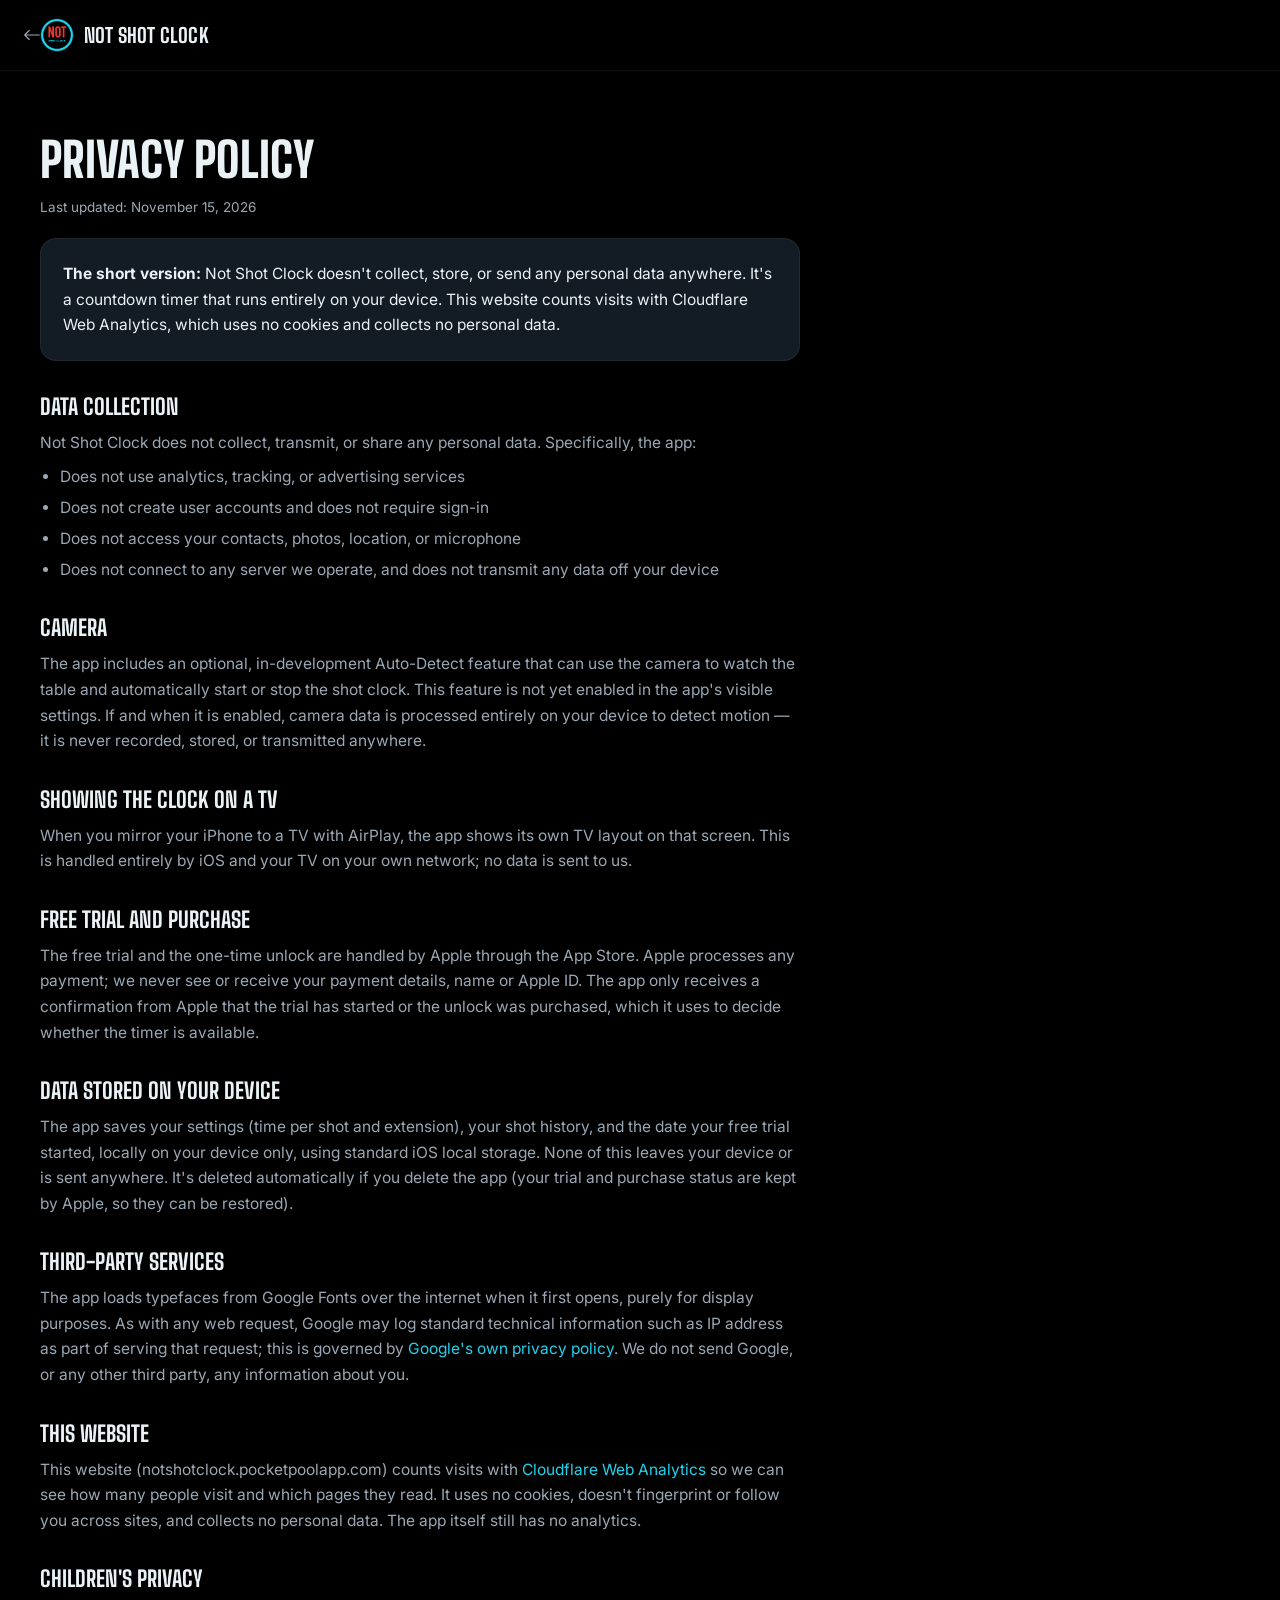
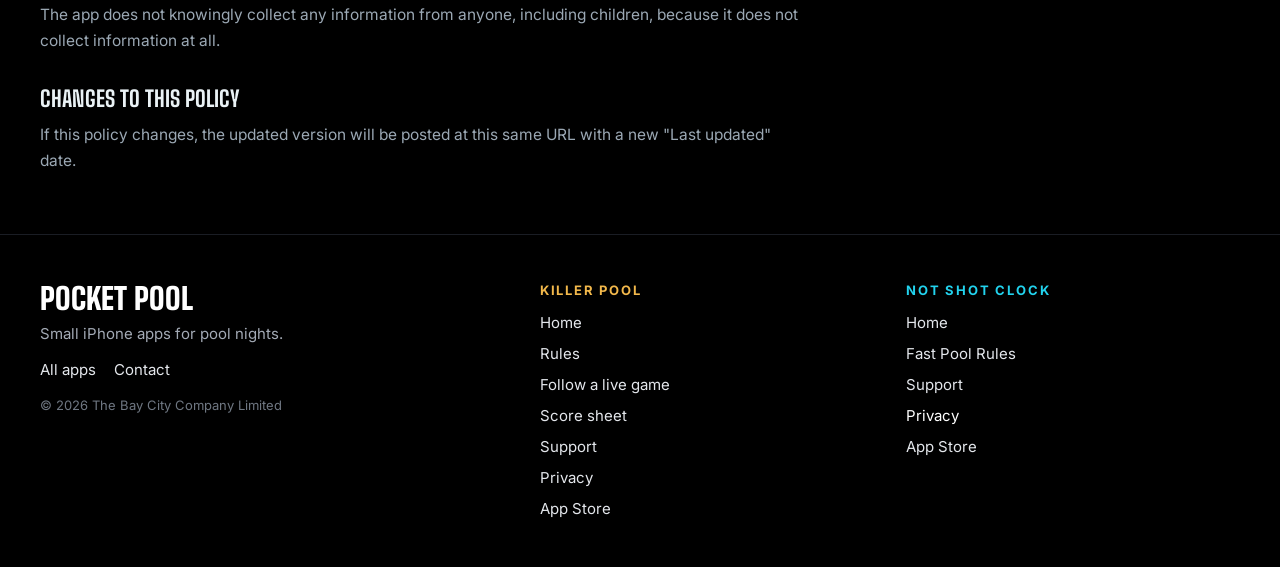
==== commit 6b3ef42b: "Align header and content to the shared 1240px width on every page Header was 1000px (home) / 1040px " ====
--- a/privacy.html
+++ b/privacy.html
@@ -9,6 +9,7 @@
 <link rel="apple-touch-icon" href="./assets/logo.png">
 <link rel="stylesheet" href="https://fonts.googleapis.com/css2?family=Big+Shoulders:wght@600;700;800;900&family=Inter:wght@400;500;600;700&display=swap">
 <link rel="stylesheet" href="/assets/sitefoot.css">
+<style>/* Same 1240px edges as the header and footer; text stays a readable width. */ .reading > * { max-width: 760px; width: 100%; box-sizing: border-box; }</style>
 <style>
   body{margin:0}
   a{color:#22D3EE;text-decoration:none}
@@ -21,7 +22,7 @@
 
   <!-- NAV -->
   <div style="width:100%; padding-block:18px; border-bottom:1px solid rgba(255,255,255,0.06); box-sizing:border-box;">
-    <div style="max-width:1040px; margin:0 auto; padding-inline:20px; width:100%; box-sizing:border-box; display:flex; align-items:center; justify-content:space-between; gap:16px; flex-wrap:wrap; position:relative;">
+    <div style="max-width:1240px; margin:0 auto; padding-inline:20px; width:100%; box-sizing:border-box; display:flex; align-items:center; justify-content:space-between; gap:16px; flex-wrap:wrap; position:relative;">
       <a href="/" aria-label="Back to Not Shot Clock home" style="position:absolute; left:env(safe-area-inset-left,0px); top:50%; transform:translateY(-50%); display:flex; align-items:center; justify-content:center; width:24px; height:34px; color:#9BA8B4; text-decoration:none;">
         <svg width="18" height="18" viewBox="0 0 16 16" fill="currentColor" aria-hidden="true"><path fill-rule="evenodd" d="M15 8a.5.5 0 0 0-.5-.5H2.707l3.147-3.146a.5.5 0 1 0-.708-.708l-4 4a.5.5 0 0 0 0 .708l4 4a.5.5 0 0 0 .708-.708L2.707 8.5H14.5A.5.5 0 0 0 15 8"/></svg>
       </a>
@@ -34,7 +35,7 @@
 
   <!-- BODY -->
   <div style="width:100%; padding-block:60px; box-sizing:border-box; flex:1;">
-    <div style="max-width:1040px; margin:0 auto; padding-inline:20px; width:100%; box-sizing:border-box; display:flex; flex-direction:column; gap:22px;">
+    <div class="reading" style="max-width:1240px; margin:0 auto; padding-inline:20px; width:100%; box-sizing:border-box; display:flex; flex-direction:column; gap:22px;">
       <div>
         <h1 style="margin:0 0 8px; font-family:'Big Shoulders',sans-serif; font-weight:800; font-size:clamp(32px,5vw,48px); text-transform:uppercase;">Privacy Policy</h1>
         <span style="font-family:'Inter',sans-serif; font-size:13.5px; color:#9BA8B4;">Last updated: November 15, 2026</span>
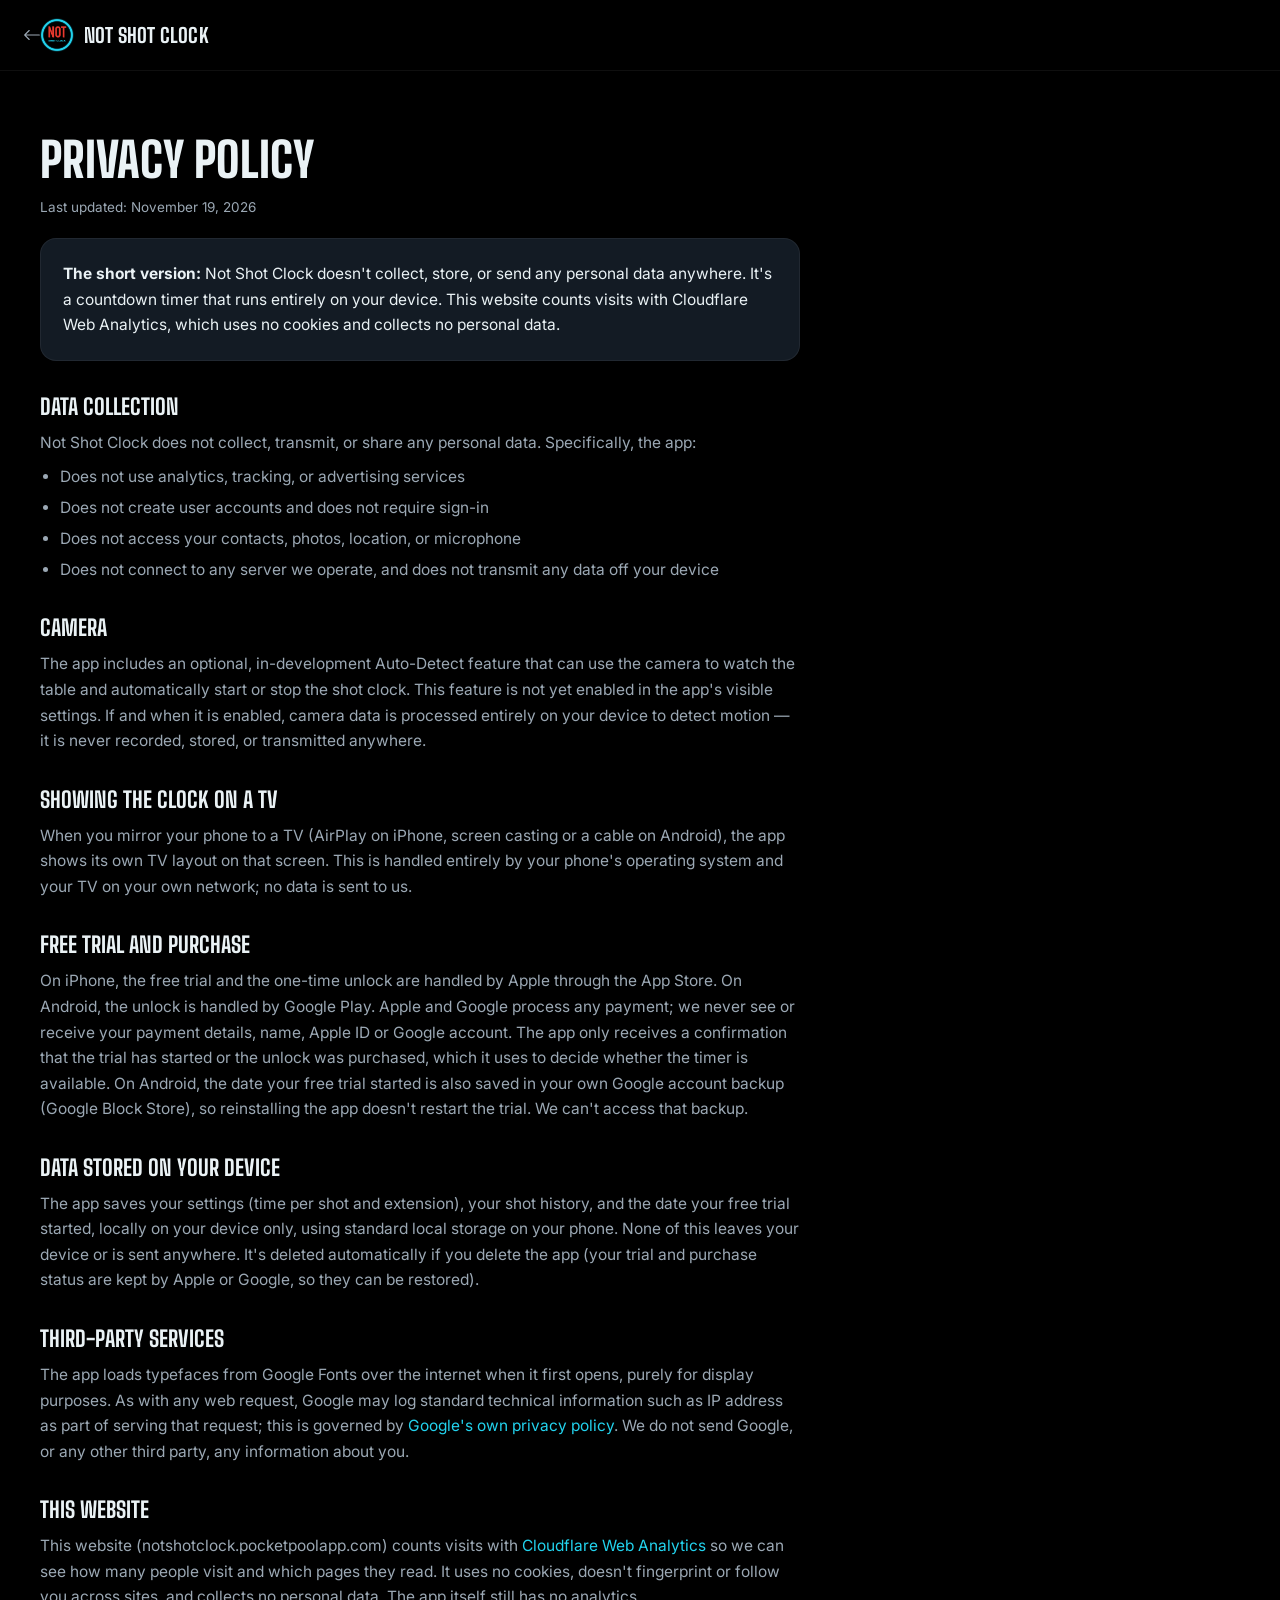
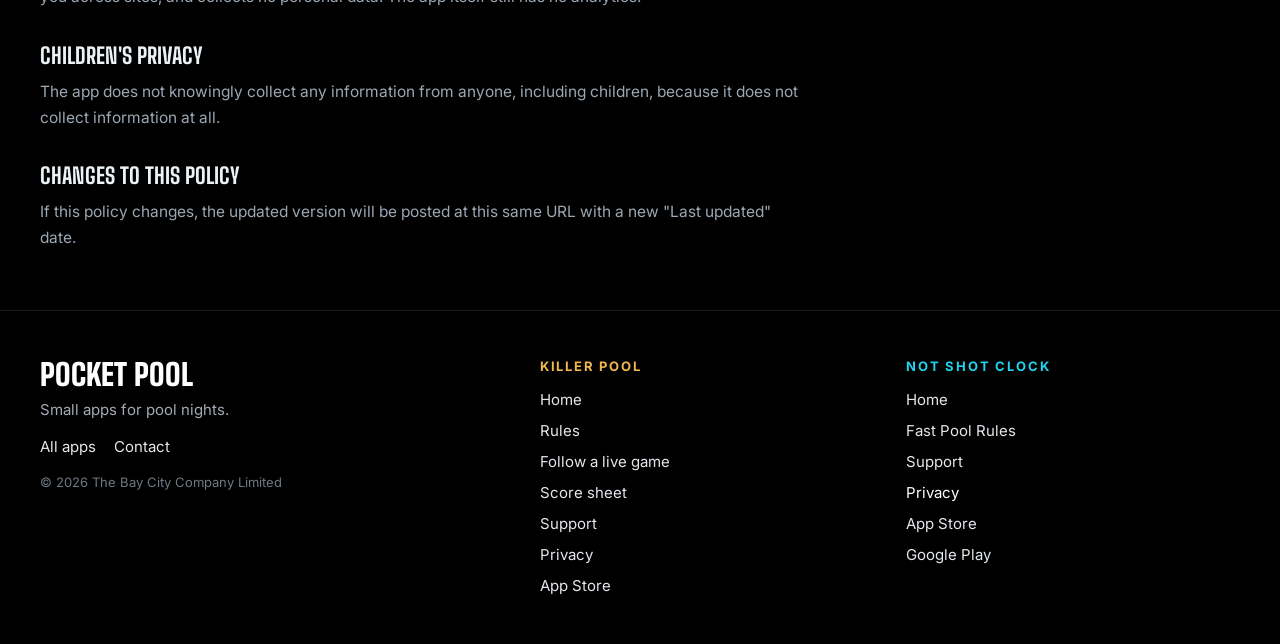
==== commit 8651111b: "Add Android: Google Play badges, Android TV steps, support and privacy updates Co-Authored-By: Claud" ====
--- a/privacy.html
+++ b/privacy.html
@@ -38,7 +38,7 @@
     <div class="reading" style="max-width:1240px; margin:0 auto; padding-inline:20px; width:100%; box-sizing:border-box; display:flex; flex-direction:column; gap:22px;">
       <div>
         <h1 style="margin:0 0 8px; font-family:'Big Shoulders',sans-serif; font-weight:800; font-size:clamp(32px,5vw,48px); text-transform:uppercase;">Privacy Policy</h1>
-        <span style="font-family:'Inter',sans-serif; font-size:13.5px; color:#9BA8B4;">Last updated: November 15, 2026</span>
+        <span style="font-family:'Inter',sans-serif; font-size:13.5px; color:#9BA8B4;">Last updated: November 19, 2026</span>
       </div>
 
       <div style="background:#131B24; border:1px solid rgba(255,255,255,0.06); border-radius:16px; padding:22px; font-family:'Inter',sans-serif; font-size:15.5px; line-height:1.65; color:#EAF2F5;">
@@ -63,17 +63,17 @@
 
       <section style="display:flex; flex-direction:column; gap:10px;">
         <h2 style="margin:10px 0 0; font-family:'Big Shoulders',sans-serif; font-weight:700; font-size:22px; text-transform:uppercase;">Showing the clock on a TV</h2>
-        <p style="margin:0; font-family:'Inter',sans-serif; font-size:15.5px; line-height:1.65; color:#9BA8B4;">When you mirror your iPhone to a TV with AirPlay, the app shows its own TV layout on that screen. This is handled entirely by iOS and your TV on your own network; no data is sent to us.</p>
+        <p style="margin:0; font-family:'Inter',sans-serif; font-size:15.5px; line-height:1.65; color:#9BA8B4;">When you mirror your phone to a TV (AirPlay on iPhone, screen casting or a cable on Android), the app shows its own TV layout on that screen. This is handled entirely by your phone's operating system and your TV on your own network; no data is sent to us.</p>
       </section>
 
       <section style="display:flex; flex-direction:column; gap:10px;">
         <h2 style="margin:10px 0 0; font-family:'Big Shoulders',sans-serif; font-weight:700; font-size:22px; text-transform:uppercase;">Free trial and purchase</h2>
-        <p style="margin:0; font-family:'Inter',sans-serif; font-size:15.5px; line-height:1.65; color:#9BA8B4;">The free trial and the one-time unlock are handled by Apple through the App Store. Apple processes any payment; we never see or receive your payment details, name or Apple ID. The app only receives a confirmation from Apple that the trial has started or the unlock was purchased, which it uses to decide whether the timer is available.</p>
+        <p style="margin:0; font-family:'Inter',sans-serif; font-size:15.5px; line-height:1.65; color:#9BA8B4;">On iPhone, the free trial and the one-time unlock are handled by Apple through the App Store. On Android, the unlock is handled by Google Play. Apple and Google process any payment; we never see or receive your payment details, name, Apple ID or Google account. The app only receives a confirmation that the trial has started or the unlock was purchased, which it uses to decide whether the timer is available. On Android, the date your free trial started is also saved in your own Google account backup (Google Block Store), so reinstalling the app doesn't restart the trial. We can't access that backup.</p>
       </section>
 
       <section style="display:flex; flex-direction:column; gap:10px;">
         <h2 style="margin:10px 0 0; font-family:'Big Shoulders',sans-serif; font-weight:700; font-size:22px; text-transform:uppercase;">Data stored on your device</h2>
-        <p style="margin:0; font-family:'Inter',sans-serif; font-size:15.5px; line-height:1.65; color:#9BA8B4;">The app saves your settings (time per shot and extension), your shot history, and the date your free trial started, locally on your device only, using standard iOS local storage. None of this leaves your device or is sent anywhere. It's deleted automatically if you delete the app (your trial and purchase status are kept by Apple, so they can be restored).</p>
+        <p style="margin:0; font-family:'Inter',sans-serif; font-size:15.5px; line-height:1.65; color:#9BA8B4;">The app saves your settings (time per shot and extension), your shot history, and the date your free trial started, locally on your device only, using standard local storage on your phone. None of this leaves your device or is sent anywhere. It's deleted automatically if you delete the app (your trial and purchase status are kept by Apple or Google, so they can be restored).</p>
       </section>
 
       <section style="display:flex; flex-direction:column; gap:10px;">
@@ -103,7 +103,7 @@
     <div class="sitefoot__in">
       <div class="sitefoot__brand">
         <a class="sitefoot__home" href="https://pocketpoolapp.com/">Pocket Pool</a>
-        <p>Small iPhone apps for pool nights.</p>
+        <p>Small apps for pool nights.</p>
         <span class="sitefoot__links"><a href="https://pocketpoolapp.com/">All apps</a><a href="mailto:killerpoolapp@gmail.com">Contact</a></span>
         <p class="sitefoot__legal">© 2026 The Bay City Company Limited</p>
       </div>
@@ -124,6 +124,7 @@
         <a href="/support">Support</a>
         <a href="/privacy" aria-current="page">Privacy</a>
         <a href="https://apps.apple.com/app/apple-store/id6815306099?pt=128809266&amp;ct=nsc-footer&amp;mt=8">App Store</a>
+        <a href="https://play.google.com/store/apps/details?id=com.thebaycitycompanylimited.shotclock">Google Play</a>
       </nav>
     </div>
   </footer>
